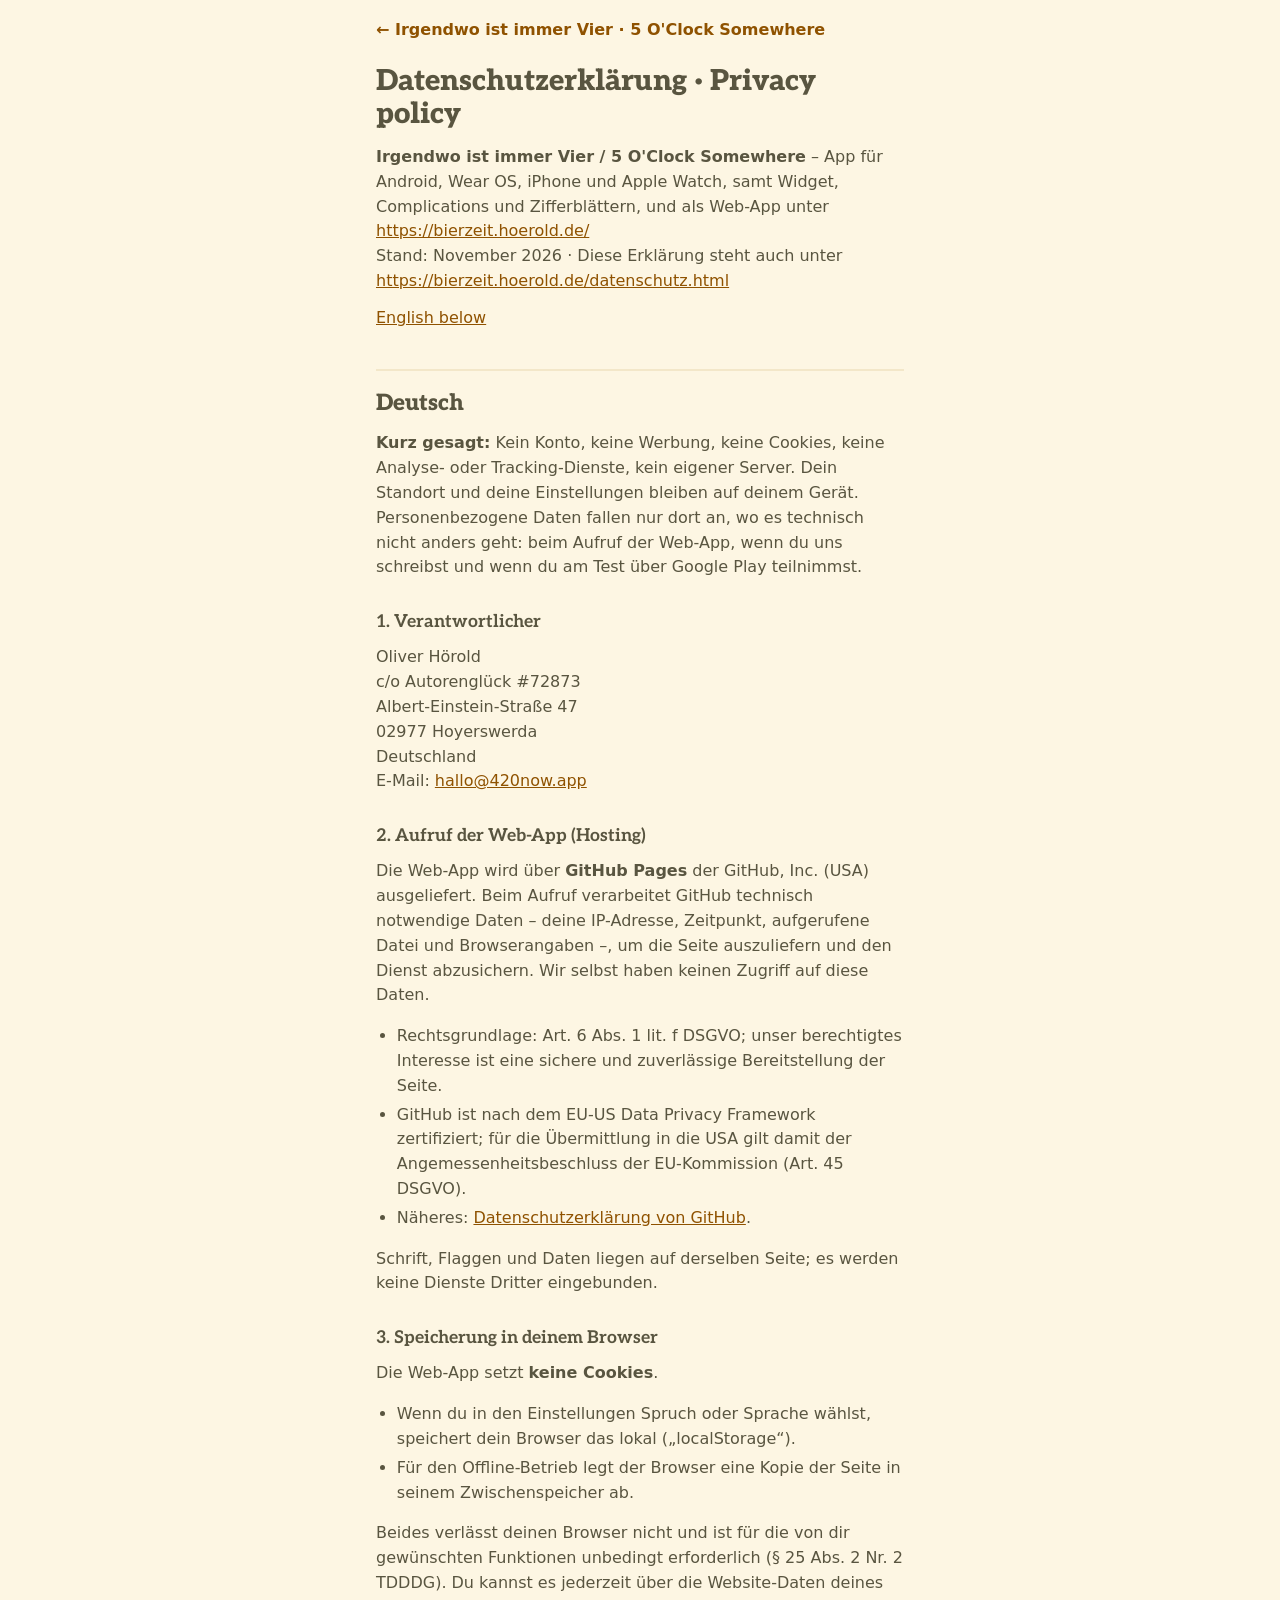
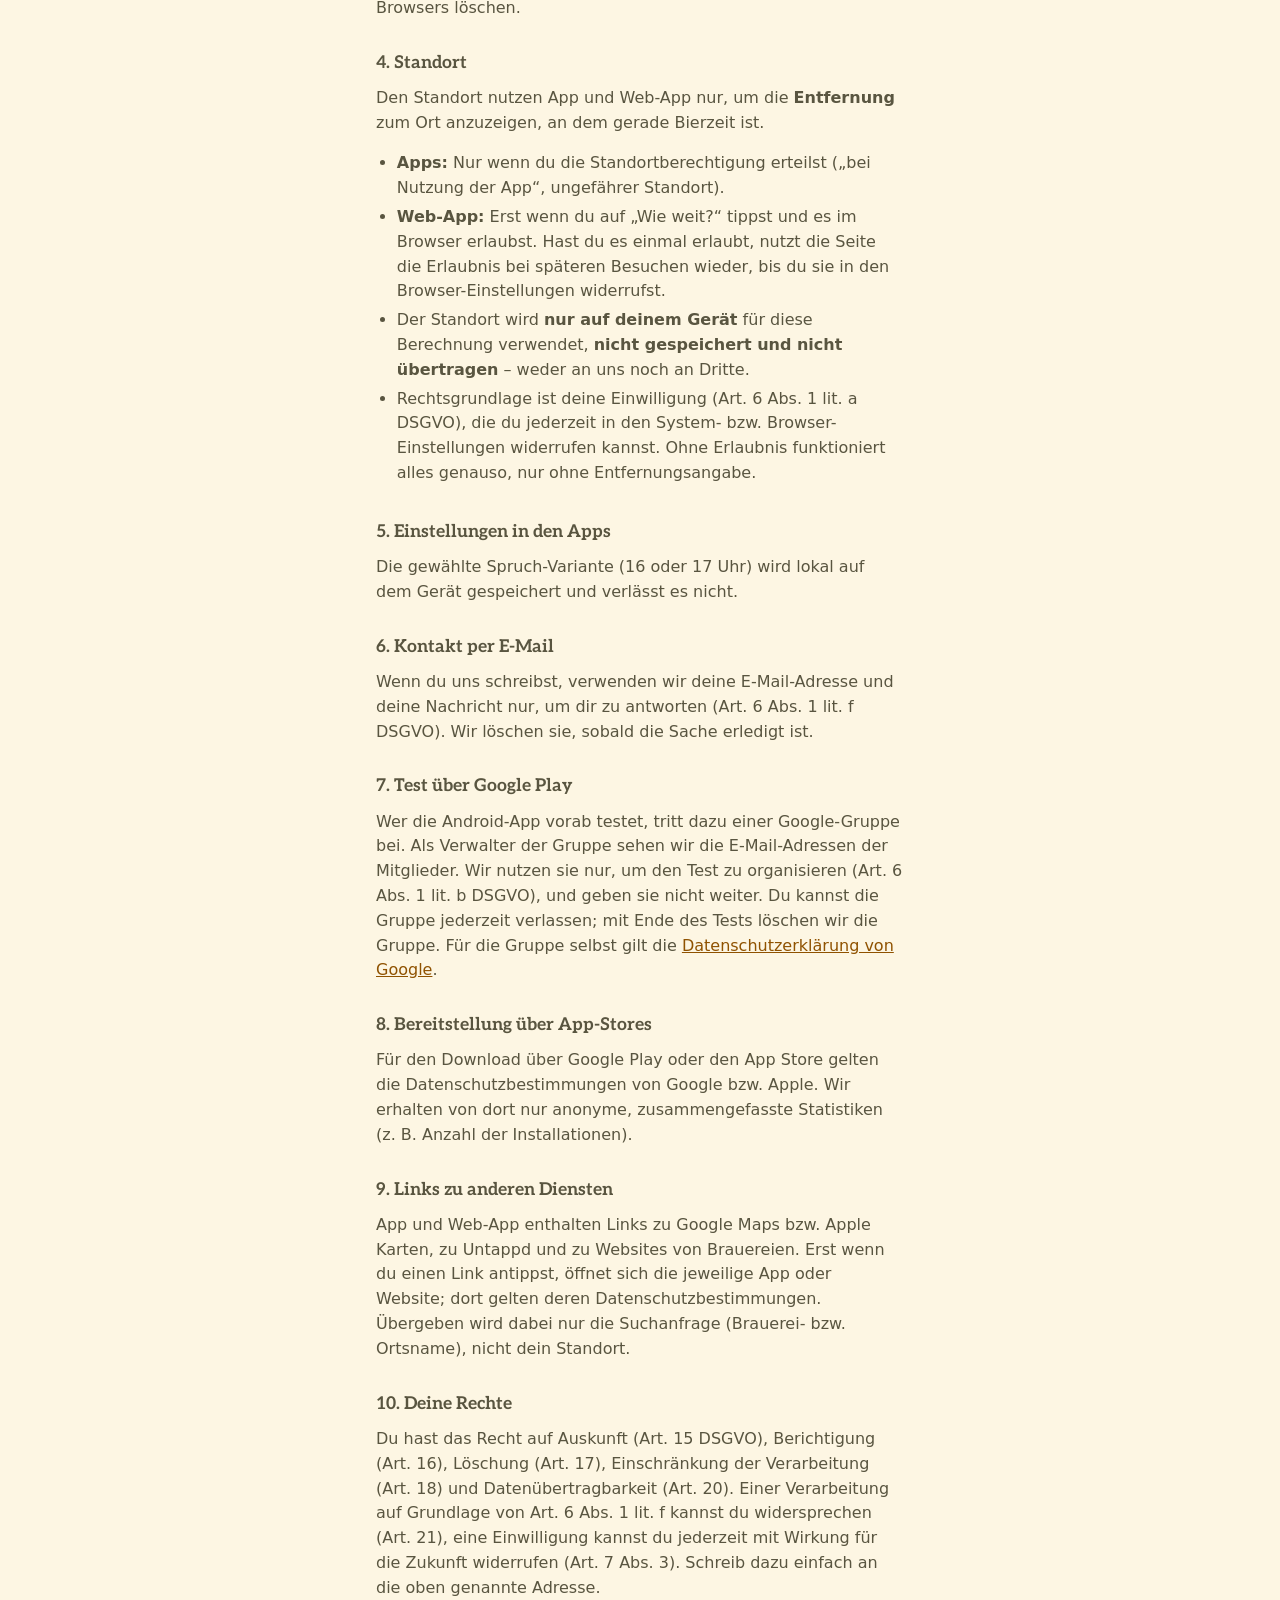
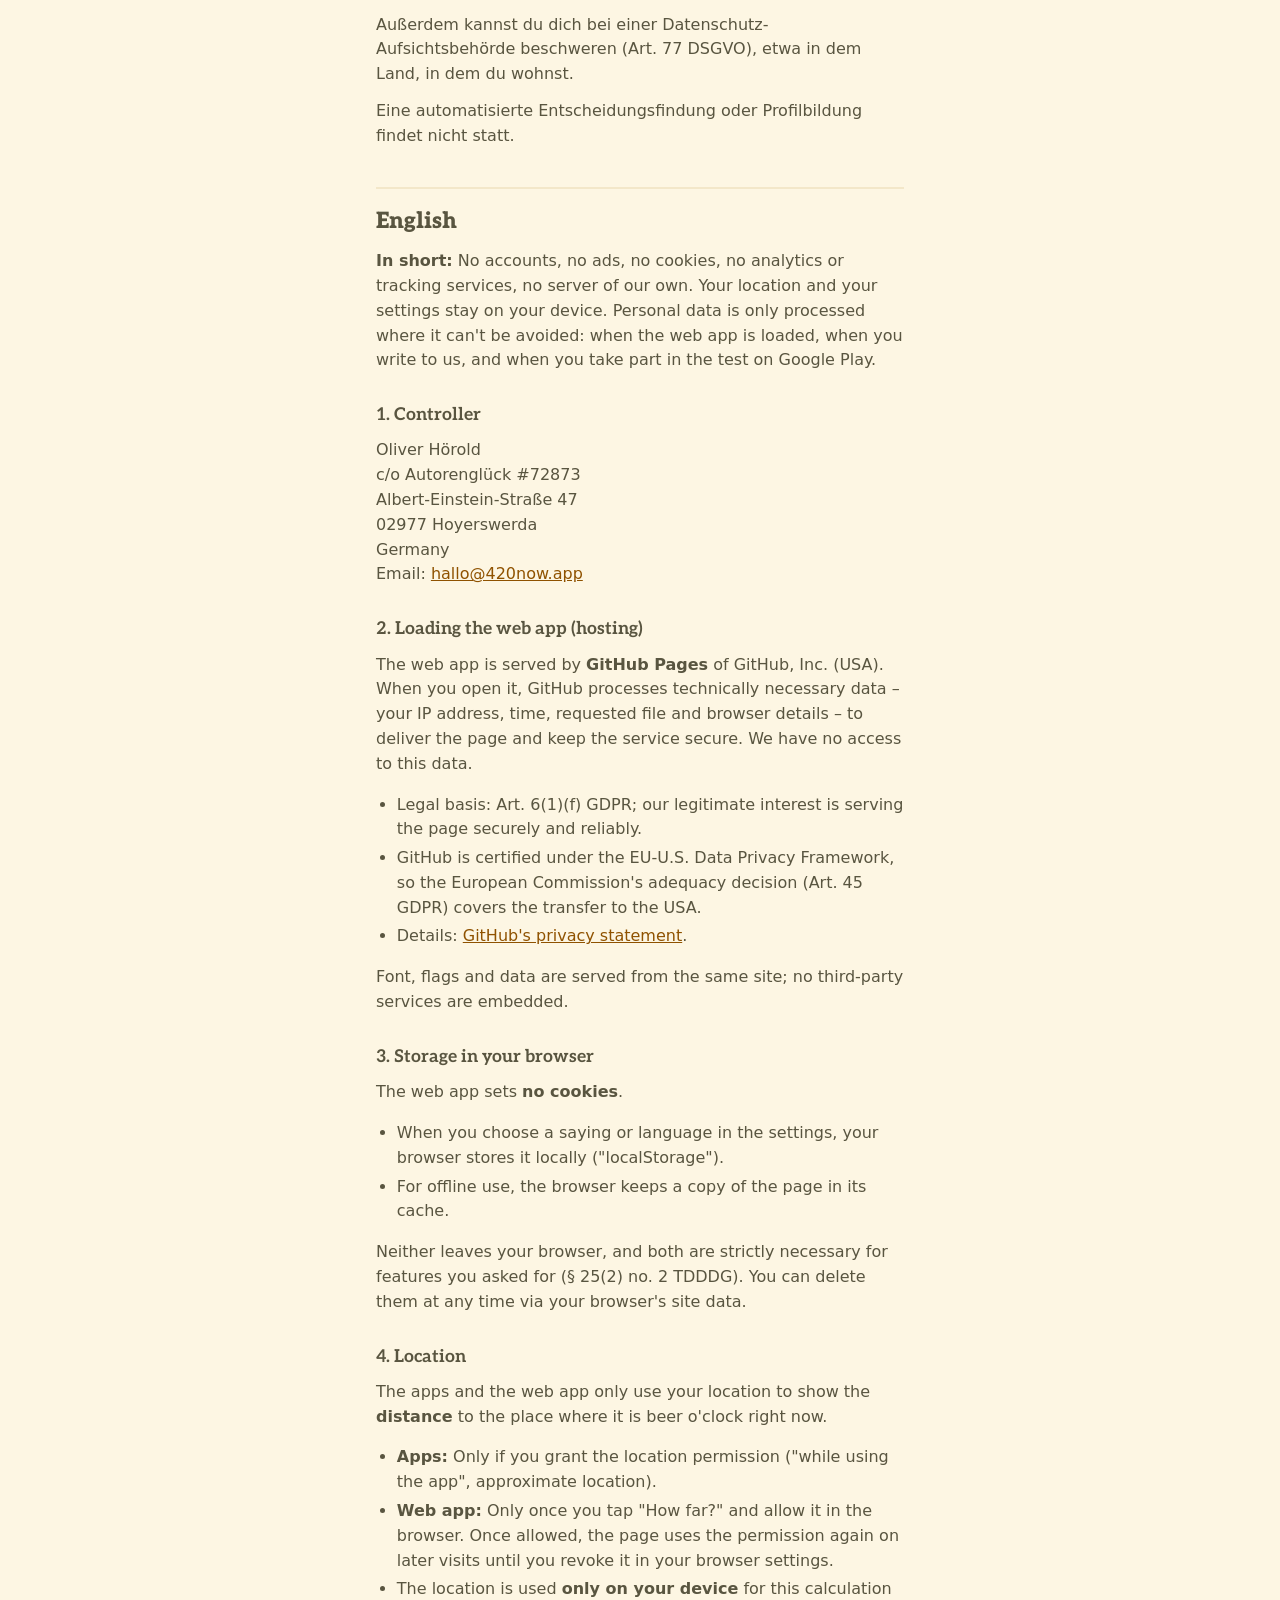
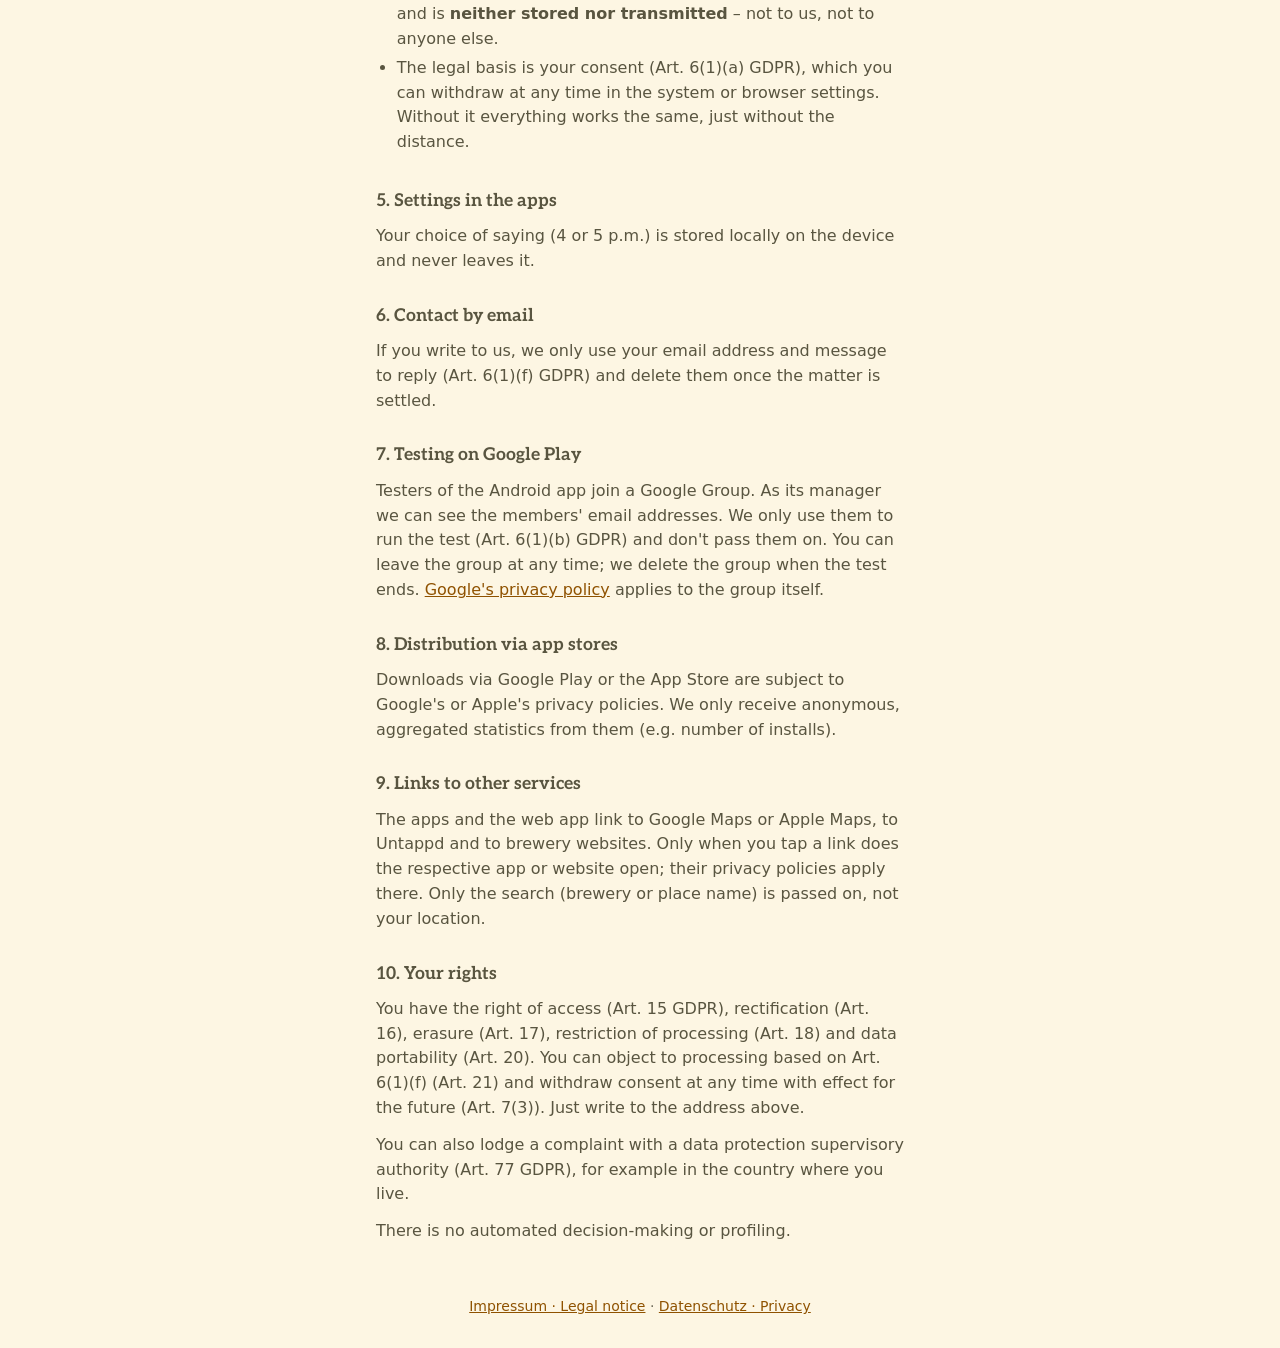
==== web/datenschutz.html @ 4448adef "Impressum and privacy policy as pages of the web app docs/impressum.md and docs/privacy.md are the s" ====
<!doctype html>
<!-- Generated by tools/make_legal.py from docs/ – edit the Markdown there. -->
<html lang="de">
<head>
  <meta charset="utf-8">
  <meta name="viewport" content="width=device-width, initial-scale=1">
  <title>Datenschutz · Privacy – Irgendwo ist immer Vier</title>
  <meta name="color-scheme" content="light">
  <link rel="icon" type="image/png" href="icons/vier-64.png">
  <link rel="stylesheet" href="css/style.css">
</head>
<body>
  <main class="legal">
    <p><a class="back" href="./">← Irgendwo ist immer Vier · 5 O'Clock Somewhere</a></p>
<h1>Datenschutzerklärung · Privacy policy</h1>
<p><strong>Irgendwo ist immer Vier / 5 O'Clock Somewhere</strong> – App für Android, Wear OS, iPhone und Apple Watch, samt Widget, Complications und Zifferblättern, und als Web-App unter <a href="https://bierzeit.hoerold.de/" rel="noopener">https://bierzeit.hoerold.de/</a><br>
Stand: November 2026 · Diese Erklärung steht auch unter <a href="https://bierzeit.hoerold.de/datenschutz.html" rel="noopener">https://bierzeit.hoerold.de/datenschutz.html</a></p>
<p><a href="#english">English below</a></p>
<h2 id="deutsch">Deutsch</h2>
<p><strong>Kurz gesagt:</strong> Kein Konto, keine Werbung, keine Cookies, keine Analyse- oder Tracking-Dienste, kein eigener Server. Dein Standort und deine Einstellungen bleiben auf deinem Gerät. Personenbezogene Daten fallen nur dort an, wo es technisch nicht anders geht: beim Aufruf der Web-App, wenn du uns schreibst und wenn du am Test über Google Play teilnimmst.</p>
<h3>1. Verantwortlicher</h3>
<p>Oliver Hörold<br>
c/o Autorenglück #72873<br>
Albert-Einstein-Straße 47<br>
02977 Hoyerswerda<br>
Deutschland<br>
E-Mail: <a href="mailto:hallo@420now.app">hallo@420now.app</a></p>
<h3>2. Aufruf der Web-App (Hosting)</h3>
<p>Die Web-App wird über <strong>GitHub Pages</strong> der GitHub, Inc. (USA) ausgeliefert. Beim Aufruf verarbeitet GitHub technisch notwendige Daten – deine IP-Adresse, Zeitpunkt, aufgerufene Datei und Browserangaben –, um die Seite auszuliefern und den Dienst abzusichern. Wir selbst haben keinen Zugriff auf diese Daten.</p>
<ul>
<li>Rechtsgrundlage: Art. 6 Abs. 1 lit. f DSGVO; unser berechtigtes Interesse ist eine sichere und zuverlässige Bereitstellung der Seite.</li>
<li>GitHub ist nach dem EU-US Data Privacy Framework zertifiziert; für die Übermittlung in die USA gilt damit der Angemessenheitsbeschluss der EU-Kommission (Art. 45 DSGVO).</li>
<li>Näheres: <a href="https://docs.github.com/de/site-policy/privacy-policies/github-general-privacy-statement" rel="noopener">Datenschutzerklärung von GitHub</a>.</li>
</ul>
<p>Schrift, Flaggen und Daten liegen auf derselben Seite; es werden keine Dienste Dritter eingebunden.</p>
<h3>3. Speicherung in deinem Browser</h3>
<p>Die Web-App setzt <strong>keine Cookies</strong>.</p>
<ul>
<li>Wenn du in den Einstellungen Spruch oder Sprache wählst, speichert dein Browser das lokal („localStorage“).</li>
<li>Für den Offline-Betrieb legt der Browser eine Kopie der Seite in seinem Zwischenspeicher ab.</li>
</ul>
<p>Beides verlässt deinen Browser nicht und ist für die von dir gewünschten Funktionen unbedingt erforderlich (§ 25 Abs. 2 Nr. 2 TDDDG). Du kannst es jederzeit über die Website-Daten deines Browsers löschen.</p>
<h3>4. Standort</h3>
<p>Den Standort nutzen App und Web-App nur, um die <strong>Entfernung</strong> zum Ort anzuzeigen, an dem gerade Bierzeit ist.</p>
<ul>
<li><strong>Apps:</strong> Nur wenn du die Standortberechtigung erteilst („bei Nutzung der App“, ungefährer Standort).</li>
<li><strong>Web-App:</strong> Erst wenn du auf „Wie weit?“ tippst und es im Browser erlaubst. Hast du es einmal erlaubt, nutzt die Seite die Erlaubnis bei späteren Besuchen wieder, bis du sie in den Browser-Einstellungen widerrufst.</li>
<li>Der Standort wird <strong>nur auf deinem Gerät</strong> für diese Berechnung verwendet, <strong>nicht gespeichert und nicht übertragen</strong> – weder an uns noch an Dritte.</li>
<li>Rechtsgrundlage ist deine Einwilligung (Art. 6 Abs. 1 lit. a DSGVO), die du jederzeit in den System- bzw. Browser-Einstellungen widerrufen kannst. Ohne Erlaubnis funktioniert alles genauso, nur ohne Entfernungsangabe.</li>
</ul>
<h3>5. Einstellungen in den Apps</h3>
<p>Die gewählte Spruch-Variante (16 oder 17 Uhr) wird lokal auf dem Gerät gespeichert und verlässt es nicht.</p>
<h3>6. Kontakt per E-Mail</h3>
<p>Wenn du uns schreibst, verwenden wir deine E-Mail-Adresse und deine Nachricht nur, um dir zu antworten (Art. 6 Abs. 1 lit. f DSGVO). Wir löschen sie, sobald die Sache erledigt ist.</p>
<h3>7. Test über Google Play</h3>
<p>Wer die Android-App vorab testet, tritt dazu einer Google-Gruppe bei. Als Verwalter der Gruppe sehen wir die E-Mail-Adressen der Mitglieder. Wir nutzen sie nur, um den Test zu organisieren (Art. 6 Abs. 1 lit. b DSGVO), und geben sie nicht weiter. Du kannst die Gruppe jederzeit verlassen; mit Ende des Tests löschen wir die Gruppe. Für die Gruppe selbst gilt die <a href="https://policies.google.com/privacy" rel="noopener">Datenschutzerklärung von Google</a>.</p>
<h3>8. Bereitstellung über App-Stores</h3>
<p>Für den Download über Google Play oder den App Store gelten die Datenschutzbestimmungen von Google bzw. Apple. Wir erhalten von dort nur anonyme, zusammengefasste Statistiken (z. B. Anzahl der Installationen).</p>
<h3>9. Links zu anderen Diensten</h3>
<p>App und Web-App enthalten Links zu Google Maps bzw. Apple Karten, zu Untappd und zu Websites von Brauereien. Erst wenn du einen Link antippst, öffnet sich die jeweilige App oder Website; dort gelten deren Datenschutzbestimmungen. Übergeben wird dabei nur die Suchanfrage (Brauerei- bzw. Ortsname), nicht dein Standort.</p>
<h3>10. Deine Rechte</h3>
<p>Du hast das Recht auf Auskunft (Art. 15 DSGVO), Berichtigung (Art. 16), Löschung (Art. 17), Einschränkung der Verarbeitung (Art. 18) und Datenübertragbarkeit (Art. 20). Einer Verarbeitung auf Grundlage von Art. 6 Abs. 1 lit. f kannst du widersprechen (Art. 21), eine Einwilligung kannst du jederzeit mit Wirkung für die Zukunft widerrufen (Art. 7 Abs. 3). Schreib dazu einfach an die oben genannte Adresse.</p>
<p>Außerdem kannst du dich bei einer Datenschutz-Aufsichtsbehörde beschweren (Art. 77 DSGVO), etwa in dem Land, in dem du wohnst.</p>
<p>Eine automatisierte Entscheidungsfindung oder Profilbildung findet nicht statt.</p>
<h2 id="english">English</h2>
<p><strong>In short:</strong> No accounts, no ads, no cookies, no analytics or tracking services, no server of our own. Your location and your settings stay on your device. Personal data is only processed where it can't be avoided: when the web app is loaded, when you write to us, and when you take part in the test on Google Play.</p>
<h3>1. Controller</h3>
<p>Oliver Hörold<br>
c/o Autorenglück #72873<br>
Albert-Einstein-Straße 47<br>
02977 Hoyerswerda<br>
Germany<br>
Email: <a href="mailto:hallo@420now.app">hallo@420now.app</a></p>
<h3>2. Loading the web app (hosting)</h3>
<p>The web app is served by <strong>GitHub Pages</strong> of GitHub, Inc. (USA). When you open it, GitHub processes technically necessary data – your IP address, time, requested file and browser details – to deliver the page and keep the service secure. We have no access to this data.</p>
<ul>
<li>Legal basis: Art. 6(1)(f) GDPR; our legitimate interest is serving the page securely and reliably.</li>
<li>GitHub is certified under the EU-U.S. Data Privacy Framework, so the European Commission's adequacy decision (Art. 45 GDPR) covers the transfer to the USA.</li>
<li>Details: <a href="https://docs.github.com/en/site-policy/privacy-policies/github-general-privacy-statement" rel="noopener">GitHub's privacy statement</a>.</li>
</ul>
<p>Font, flags and data are served from the same site; no third-party services are embedded.</p>
<h3>3. Storage in your browser</h3>
<p>The web app sets <strong>no cookies</strong>.</p>
<ul>
<li>When you choose a saying or language in the settings, your browser stores it locally ("localStorage").</li>
<li>For offline use, the browser keeps a copy of the page in its cache.</li>
</ul>
<p>Neither leaves your browser, and both are strictly necessary for features you asked for (§ 25(2) no. 2 TDDDG). You can delete them at any time via your browser's site data.</p>
<h3>4. Location</h3>
<p>The apps and the web app only use your location to show the <strong>distance</strong> to the place where it is beer o'clock right now.</p>
<ul>
<li><strong>Apps:</strong> Only if you grant the location permission ("while using the app", approximate location).</li>
<li><strong>Web app:</strong> Only once you tap "How far?" and allow it in the browser. Once allowed, the page uses the permission again on later visits until you revoke it in your browser settings.</li>
<li>The location is used <strong>only on your device</strong> for this calculation and is <strong>neither stored nor transmitted</strong> – not to us, not to anyone else.</li>
<li>The legal basis is your consent (Art. 6(1)(a) GDPR), which you can withdraw at any time in the system or browser settings. Without it everything works the same, just without the distance.</li>
</ul>
<h3>5. Settings in the apps</h3>
<p>Your choice of saying (4 or 5 p.m.) is stored locally on the device and never leaves it.</p>
<h3>6. Contact by email</h3>
<p>If you write to us, we only use your email address and message to reply (Art. 6(1)(f) GDPR) and delete them once the matter is settled.</p>
<h3>7. Testing on Google Play</h3>
<p>Testers of the Android app join a Google Group. As its manager we can see the members' email addresses. We only use them to run the test (Art. 6(1)(b) GDPR) and don't pass them on. You can leave the group at any time; we delete the group when the test ends. <a href="https://policies.google.com/privacy" rel="noopener">Google's privacy policy</a> applies to the group itself.</p>
<h3>8. Distribution via app stores</h3>
<p>Downloads via Google Play or the App Store are subject to Google's or Apple's privacy policies. We only receive anonymous, aggregated statistics from them (e.g. number of installs).</p>
<h3>9. Links to other services</h3>
<p>The apps and the web app link to Google Maps or Apple Maps, to Untappd and to brewery websites. Only when you tap a link does the respective app or website open; their privacy policies apply there. Only the search (brewery or place name) is passed on, not your location.</p>
<h3>10. Your rights</h3>
<p>You have the right of access (Art. 15 GDPR), rectification (Art. 16), erasure (Art. 17), restriction of processing (Art. 18) and data portability (Art. 20). You can object to processing based on Art. 6(1)(f) (Art. 21) and withdraw consent at any time with effect for the future (Art. 7(3)). Just write to the address above.</p>
<p>You can also lodge a complaint with a data protection supervisory authority (Art. 77 GDPR), for example in the country where you live.</p>
<p>There is no automated decision-making or profiling.</p>
    <footer>
      <p class="links"><a href="impressum.html">Impressum · Legal notice</a> · <a href="datenschutz.html">Datenschutz · Privacy</a></p>
    </footer>
  </main>
</body>
</html>
---- web/css/style.css ----
/* The phone app's look: cream background, a glass of beer, Aleo for the big words. */
@font-face {
  font-family: 'Aleo';
  src: url('../fonts/aleo.ttf') format('truetype');
  font-weight: 100 900;
  font-display: swap;
}

:root {
  --cream: #FDF6E3;
  --foam: #F3E7C9;
  --foam-white: #FFFCF2;
  --amber: #F6B400;
  --dark-amber: #D98300;
  --red: #C62828;
  --ink: #595540;
  --ink-soft: #6B6756;
  --ink-deep: #45412B;
  --link: #8F5200; /* amber dark enough for text on foam (contrast 5:1) */
  --radius: 28px;
  --serif: 'Aleo', Georgia, serif;
  --sans: system-ui, -apple-system, 'Segoe UI', Roboto, sans-serif;
}

* { box-sizing: border-box; }

html { background: var(--cream); }

body {
  margin: 0;
  background: var(--cream);
  color: var(--ink);
  font-family: var(--sans);
  font-size: 1rem;
  line-height: 1.4;
  -webkit-text-size-adjust: 100%;
}

main {
  max-width: 560px;
  margin: 0 auto;
  padding: max(12px, env(safe-area-inset-top)) 16px max(24px, env(safe-area-inset-bottom));
  display: flex;
  flex-direction: column;
  gap: 16px;
}

h1, h2 { margin: 0; }
p { margin: 0; }
a { color: inherit; }
button { font: inherit; color: inherit; }

.soft { color: var(--ink-soft); }
.small { font-size: .875rem; }

.visually-hidden {
  position: absolute; width: 1px; height: 1px; overflow: hidden;
  clip: rect(0 0 0 0); white-space: nowrap;
}

:focus-visible { outline: 3px solid var(--dark-amber); outline-offset: 2px; }

/* ---- Header ---- */
.top { display: flex; align-items: center; gap: 14px; padding-top: 8px; }
.dial { width: 52px; height: 52px; flex: none; }
.dial svg { display: block; width: 100%; height: 100%; }
.titles { flex: 1; min-width: 0; }
.titles h1 { font-family: var(--serif); font-weight: 900; font-size: 1.5rem; line-height: 1.15; }
.titles p { font-size: .95rem; }

.icon-button {
  width: 48px; height: 48px; flex: none;
  border: 0; border-radius: 50%; background: transparent; cursor: pointer;
  color: var(--ink-soft);
  display: grid; place-items: center;
}
.icon-button svg { width: 26px; height: 26px; }
.icon-button:hover { background: var(--foam); }

/* ---- The glass ---- */
.glass {
  position: relative;
  border-radius: var(--radius);
  overflow: hidden;
  box-shadow: 0 8px 24px -8px rgba(217, 131, 0, .45);
  text-align: center;
}
.glass-top { background: var(--cream); padding: 22px 20px 26px; min-height: 170px; }
.saying {
  font-family: var(--serif); font-weight: 900; font-size: .95rem;
  letter-spacing: .1em; text-transform: uppercase; color: var(--ink);
}
.coaster {
  width: 92px; height: 92px; margin: 12px auto 0;
  border-radius: 50%; background: #fff; border: 3px solid var(--foam);
  box-shadow: 0 3px 6px rgba(0, 0, 0, .18);
  display: grid; place-items: center;
}
.coaster img { width: 54px; height: auto; border-radius: 4px; box-shadow: 0 0 0 1px rgba(0, 0, 0, .08); }

.glass-beer {
  position: relative;
  background: linear-gradient(var(--amber), var(--dark-amber));
  padding: 26px 20px 26px;
}
.foam {
  position: absolute; left: 0; right: 0; top: -18px; height: 36px; width: 100%;
  pointer-events: none;
}
.bubbles { position: absolute; inset: 0; overflow: hidden; pointer-events: none; }
.bubbles span {
  position: absolute; bottom: -10px; border-radius: 50%;
  background: rgba(255, 255, 255, .35);
  animation: rise linear infinite;
}
@keyframes rise {
  from { transform: translateY(0); }
  to { transform: translateY(var(--h, -400px)); }
}
@media (prefers-reduced-motion: reduce) {
  .bubbles span { animation: none; bottom: 40%; }
}
.glass-beer > :not(.foam, .bubbles) { position: relative; }

.place {
  font-family: var(--serif); font-weight: 900;
  font-size: clamp(2rem, 9vw, 2.6rem); line-height: 1.1;
  color: var(--ink); overflow-wrap: anywhere;
}
.place a { text-decoration: none; }
.place a:hover { text-decoration: underline; text-decoration-thickness: 2px; }
.country {
  margin-top: 4px; font-size: .9rem; font-weight: 600;
  letter-spacing: .14em; text-transform: uppercase; color: var(--ink-deep);
}

.pills, .chips { display: flex; flex-wrap: wrap; justify-content: center; gap: 8px; margin-top: 14px; }
.pill, .chip {
  display: inline-flex; align-items: center; gap: 6px;
  min-height: 36px; padding: 6px 14px;
  border-radius: 999px; border: 0;
  background: rgba(255, 255, 255, .4); color: var(--ink);
  font-size: .95rem; font-weight: 600; text-decoration: none;
}
button.pill, a.pill, .chip { cursor: pointer; }
button.pill:hover, a.pill:hover, .chip:hover { background: rgba(255, 255, 255, .6); }
.chip img, .flag-inline { width: 1.35em; height: auto; border-radius: 2px; box-shadow: 0 0 0 1px rgba(0, 0, 0, .1); vertical-align: -0.15em; }
.also { margin-top: 14px; font-size: .85rem; font-weight: 600; color: var(--ink-deep); }
.chips { margin-top: 6px; gap: 6px; }

/* ---- Cards ---- */
.card { background: var(--foam); border-radius: var(--radius); padding: 20px; }
.next { display: block; text-decoration: none; color: inherit; }
.next:hover { background: #EEDFBC; }
.next-row { display: flex; align-items: center; gap: 12px; }
.next-where { flex: 1; min-width: 0; }
.label { font-size: .8rem; font-weight: 600; letter-spacing: .12em; text-transform: uppercase; color: var(--ink-soft); }
.next-names {
  font-family: var(--serif); font-weight: 700; font-size: 1.35rem;
  white-space: nowrap; overflow: hidden; text-overflow: ellipsis;
}
.next-names img { width: 1.1em; }
.countdown { font-family: var(--serif); font-weight: 900; font-size: 1.8rem; white-space: nowrap; }
.progress { height: 8px; margin-top: 14px; border-radius: 999px; background: #fff; overflow: hidden; }
.progress > div { height: 100%; background: var(--amber); border-radius: 999px; }

.section-title { font-family: var(--serif); font-weight: 900; font-size: 1.3rem; padding-top: 8px; }

/* ---- Brewery carousel ---- */
.carousel-wrap { position: relative; margin-top: 12px; }
.carousel {
  display: flex; gap: 12px; margin: 0; padding: 0; list-style: none;
  overflow-x: auto; scroll-snap-type: x mandatory; scrollbar-width: none;
  border-radius: var(--radius);
}
.carousel::-webkit-scrollbar { display: none; }
.carousel > li { flex: 0 0 100%; scroll-snap-align: start; }
.brewery { height: 100%; padding: 16px; }
.brewery-head { display: flex; align-items: center; gap: 16px; }
.tile {
  width: 56px; height: 56px; flex: none; border-radius: 18px;
  background: linear-gradient(var(--amber), var(--dark-amber));
  display: grid; place-items: center; font-size: 28px;
}
.brewery-town { font-size: .8rem; font-weight: 600; letter-spacing: .12em; text-transform: uppercase; color: var(--ink-soft); }
.brewery-name { font-family: var(--serif); font-weight: 700; font-size: 1.35rem; line-height: 1.2; }
.brewery-links { display: flex; flex-wrap: wrap; gap: 4px 20px; margin: 12px 0 0 6px; }
.brewery-links a {
  color: var(--link); font-weight: 700; text-decoration: none;
  min-height: 44px; display: inline-flex; align-items: center;
}
.brewery-links a:hover { text-decoration: underline; }
.nearby { display: flex; align-items: center; gap: 16px; text-decoration: none; height: 100%; }
.nearby:hover { background: #EEDFBC; }
.carousel-nav { display: flex; align-items: center; justify-content: center; gap: 12px; margin-top: 6px; }
.carousel-nav button {
  width: 44px; height: 44px; border: 0; border-radius: 50%; background: transparent;
  cursor: pointer; font-size: 1.2rem; color: var(--ink-soft);
}
.carousel-nav button:hover:not(:disabled) { background: var(--foam); }
.carousel-nav button:disabled { opacity: .3; cursor: default; }
.carousel-count { font-size: .85rem; font-weight: 600; color: var(--ink-soft); min-width: 7em; text-align: center; }

/* ---- Coming up ---- */
.upcoming { list-style: none; margin: 8px 0 0; padding: 0; }
.upcoming a {
  display: flex; align-items: center; gap: 14px; min-height: 48px;
  text-decoration: none; border-radius: 999px;
}
.upcoming a:hover { background: var(--foam); }
.time {
  flex: none; min-width: 84px; padding: 6px 10px; text-align: center;
  border-radius: 999px; background: var(--foam);
  font-family: ui-monospace, 'Cascadia Mono', Menlo, Consolas, monospace; font-size: .9rem;
}
.where { white-space: nowrap; overflow: hidden; text-overflow: ellipsis; }

.install {
  width: 100%; min-height: 52px; margin-top: 8px; border: 0; border-radius: 999px;
  background: var(--amber); color: var(--ink-deep); font-weight: 700; cursor: pointer;
}
.install:hover { background: #FFC21A; }
.install-hint { background: var(--foam); border-radius: 20px; padding: 14px 18px; color: var(--ink); font-size: .95rem; text-align: center; }

footer { text-align: center; color: var(--ink-soft); font-size: .875rem; display: grid; gap: 6px; padding-top: 8px; }

/* ---- Settings ---- */
dialog {
  border: 0; border-radius: var(--radius); background: var(--cream); color: var(--ink);
  padding: 24px; width: min(420px, calc(100% - 32px));
  box-shadow: 0 20px 50px rgba(0, 0, 0, .3);
}
dialog::backdrop { background: rgba(69, 65, 43, .45); }
dialog h2 { font-family: var(--serif); font-weight: 900; font-size: 1.3rem; }
fieldset { border: 0; margin: 16px 0 0; padding: 0; }
legend { font-weight: 700; margin-bottom: 4px; }
fieldset label { display: flex; align-items: center; gap: 12px; min-height: 44px; cursor: pointer; }
input[type=radio] { width: 20px; height: 20px; accent-color: var(--dark-amber); }
.dialog-actions { display: flex; justify-content: flex-end; margin-top: 12px; }
.dialog-actions button {
  border: 0; background: transparent; color: var(--link); font-weight: 700;
  min-height: 44px; padding: 0 16px; border-radius: 999px; cursor: pointer;
}
.dialog-actions button:hover { background: var(--foam); }

.noscript { padding: 24px; text-align: center; }

/* ---- Impressum and privacy policy ---- */
.legal { gap: 0; line-height: 1.55; }
.legal h1 { font-family: var(--serif); font-weight: 900; font-size: 1.8rem; line-height: 1.15; margin: 16px 0 8px; }
.legal h2 { font-family: var(--serif); font-weight: 900; font-size: 1.4rem; margin: 32px 0 4px; padding-top: 16px; border-top: 2px solid var(--foam); }
.legal h3 { font-family: var(--serif); font-weight: 700; font-size: 1.1rem; margin: 22px 0 4px; }
.legal p, .legal ul { margin: 6px 0; }
.legal ul { padding-left: 1.3em; }
.legal li { margin: 4px 0; }
.legal a { color: var(--link); overflow-wrap: anywhere; }
.legal .back { font-weight: 700; text-decoration: none; }
.legal footer { margin-top: 32px; }
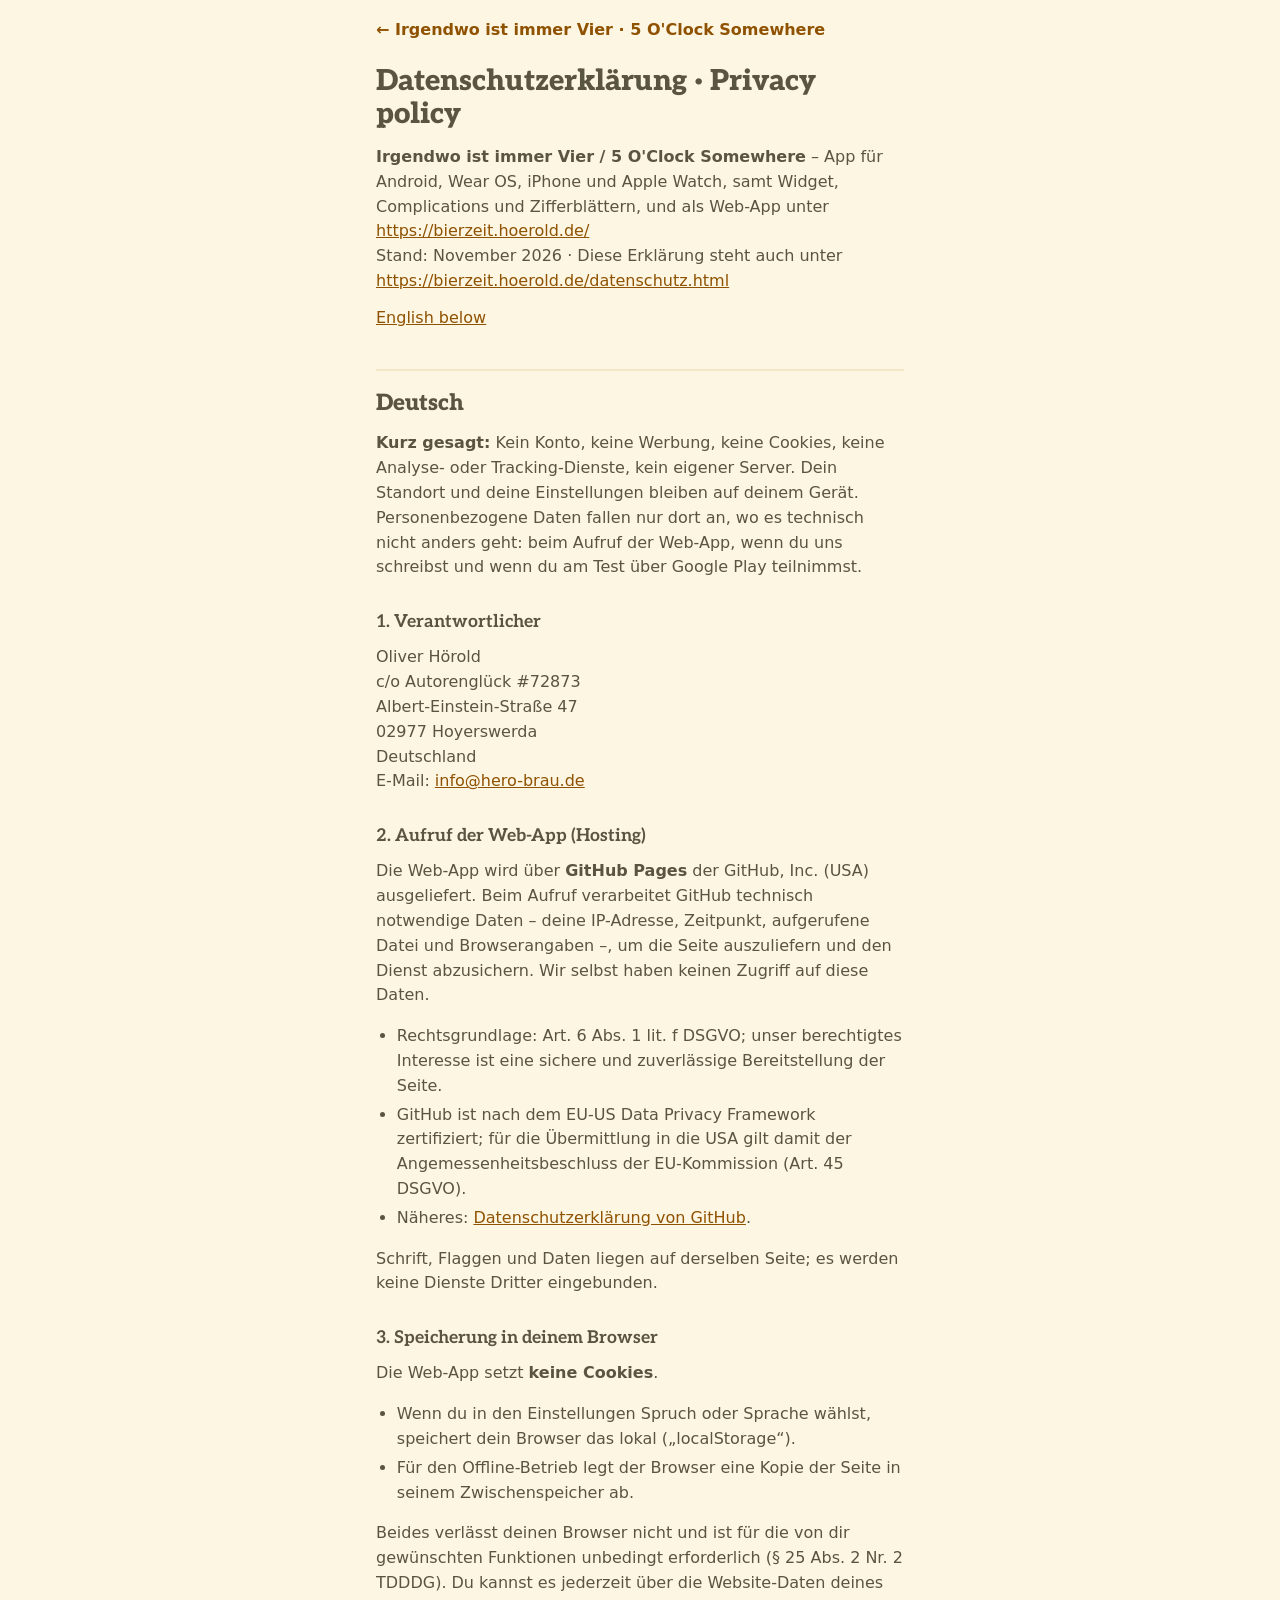
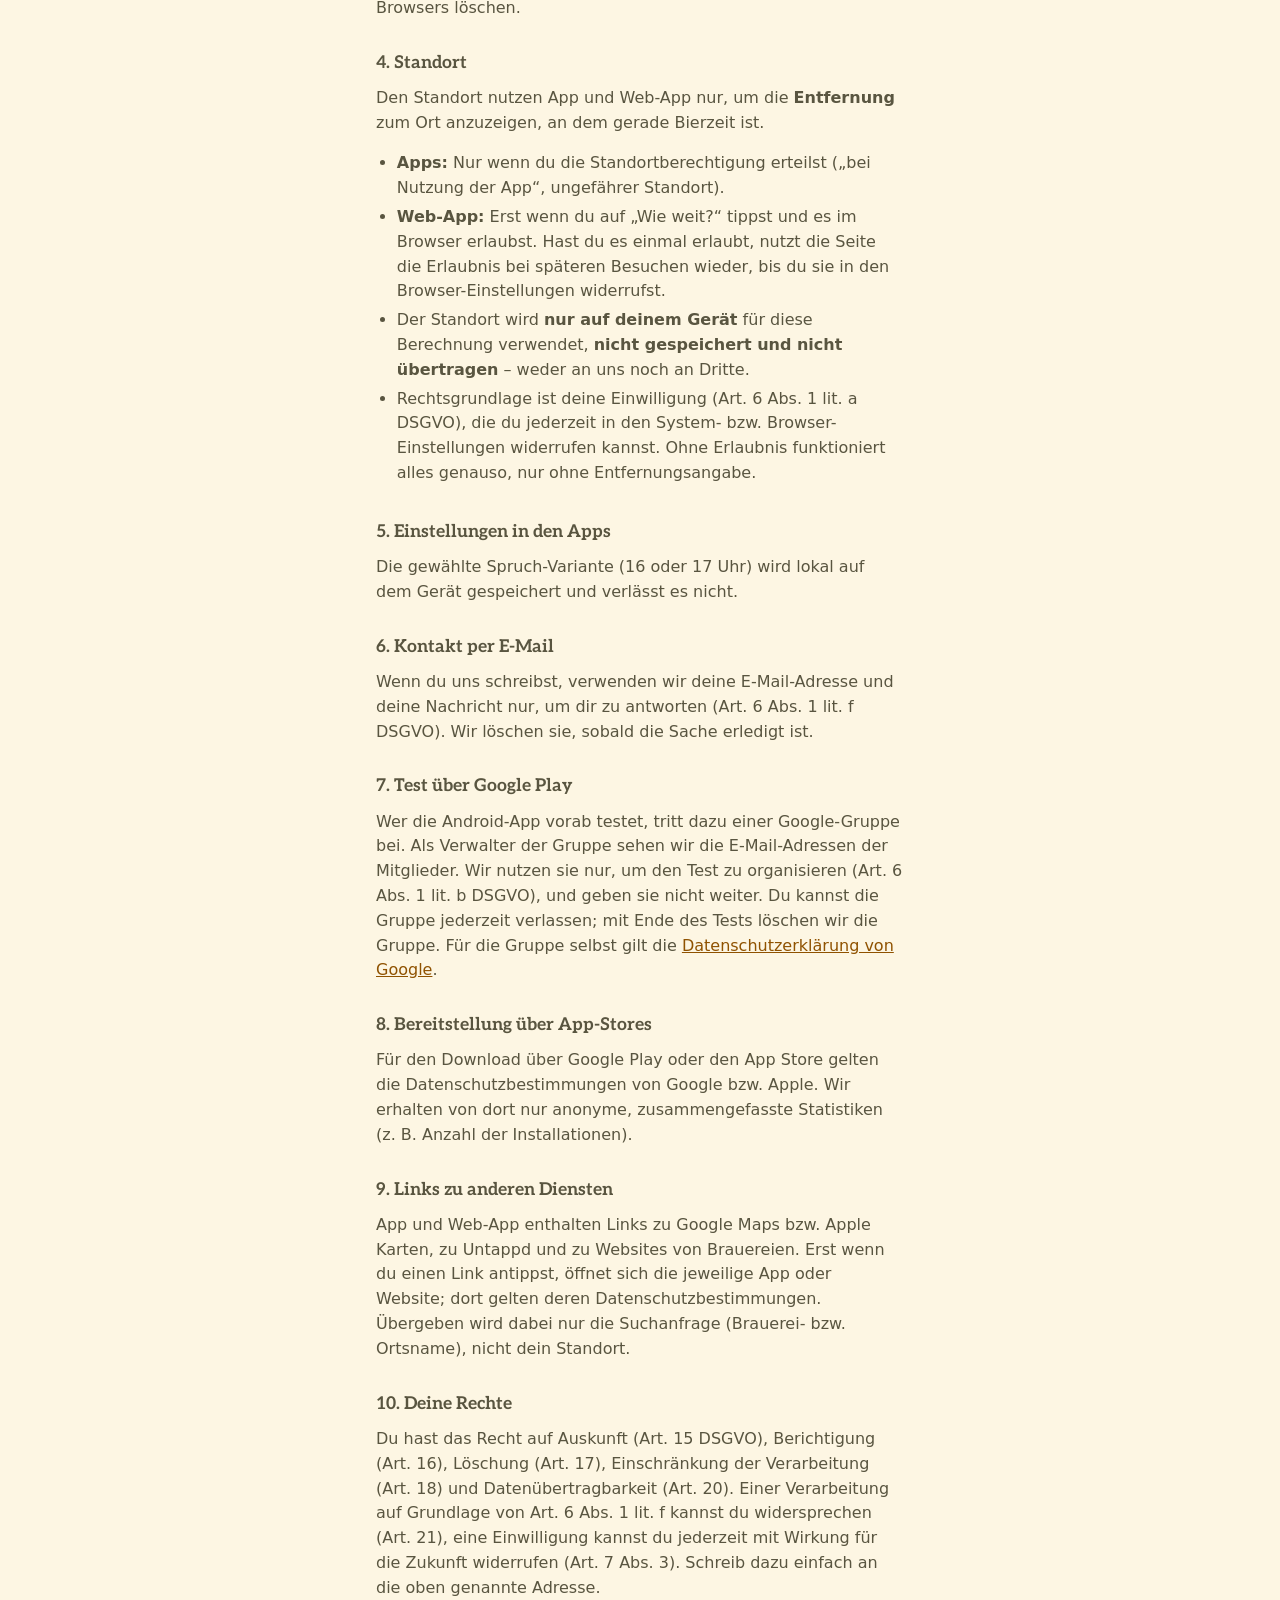
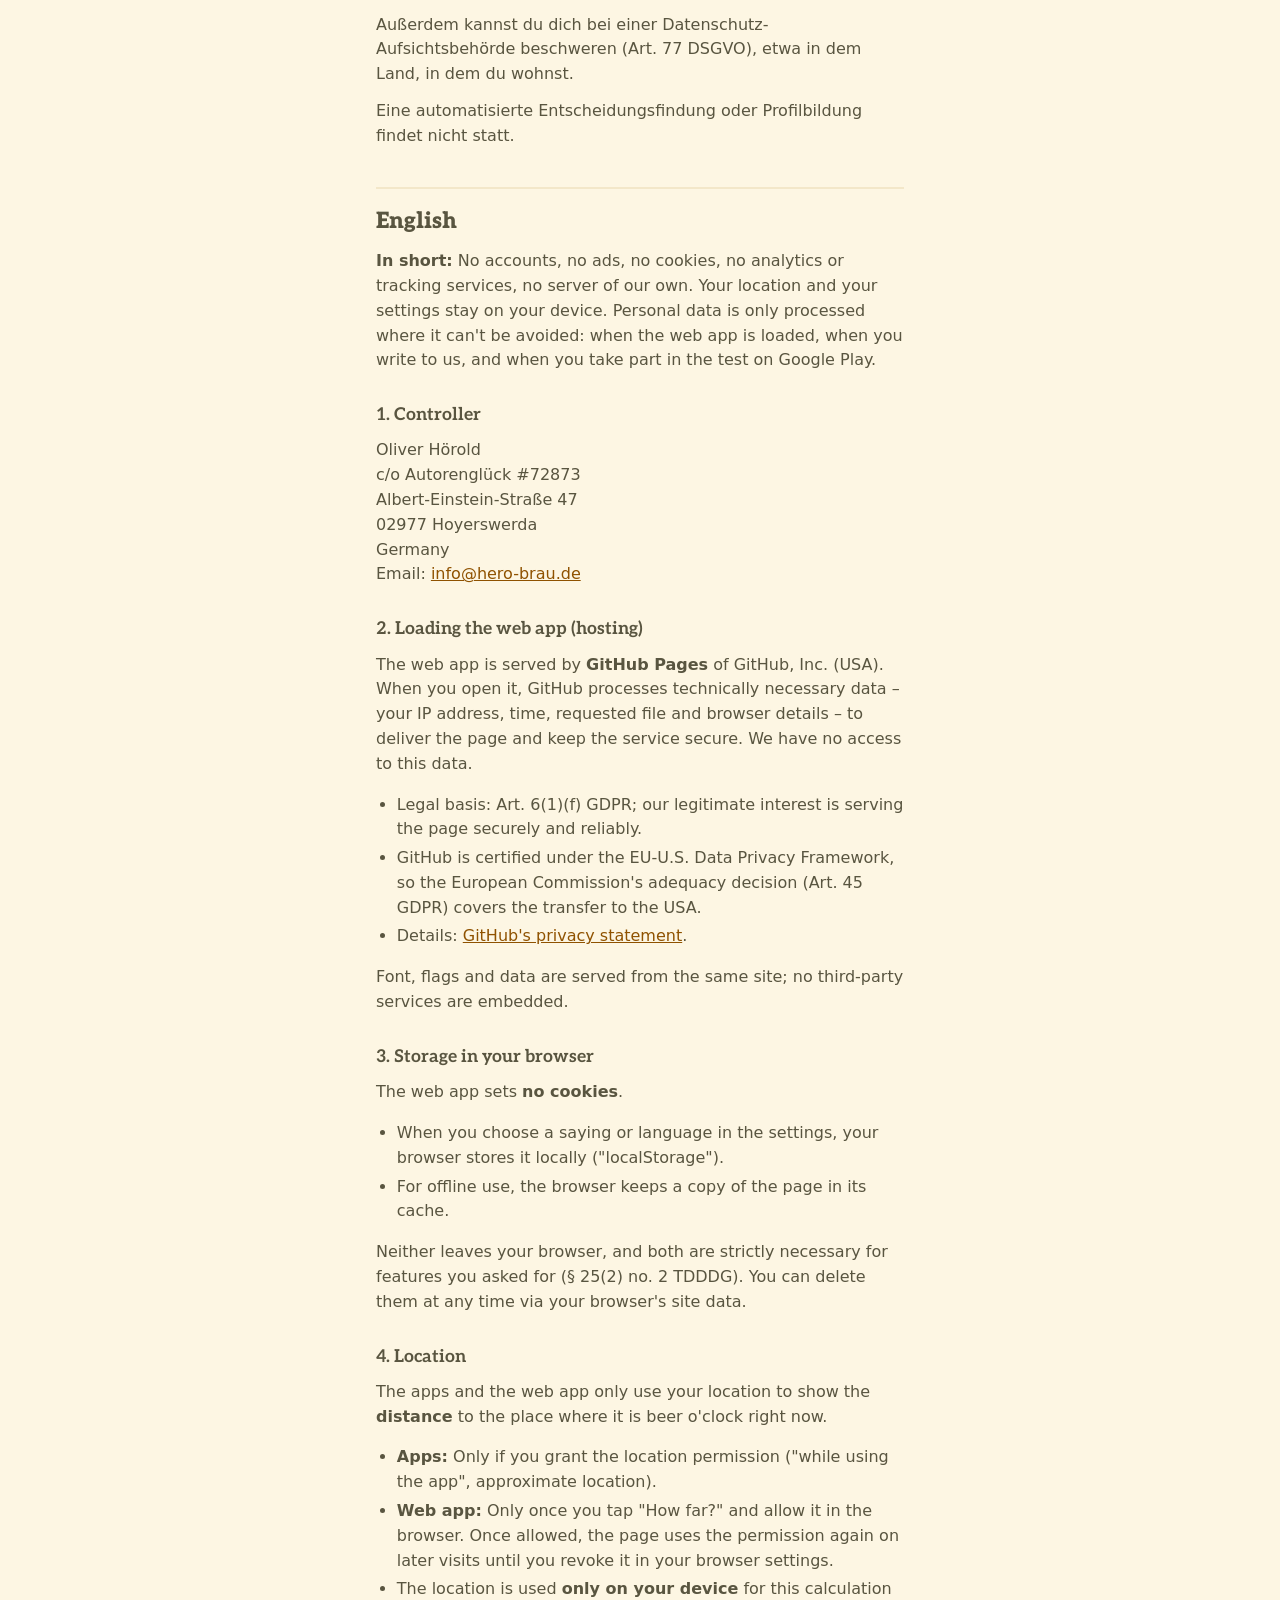
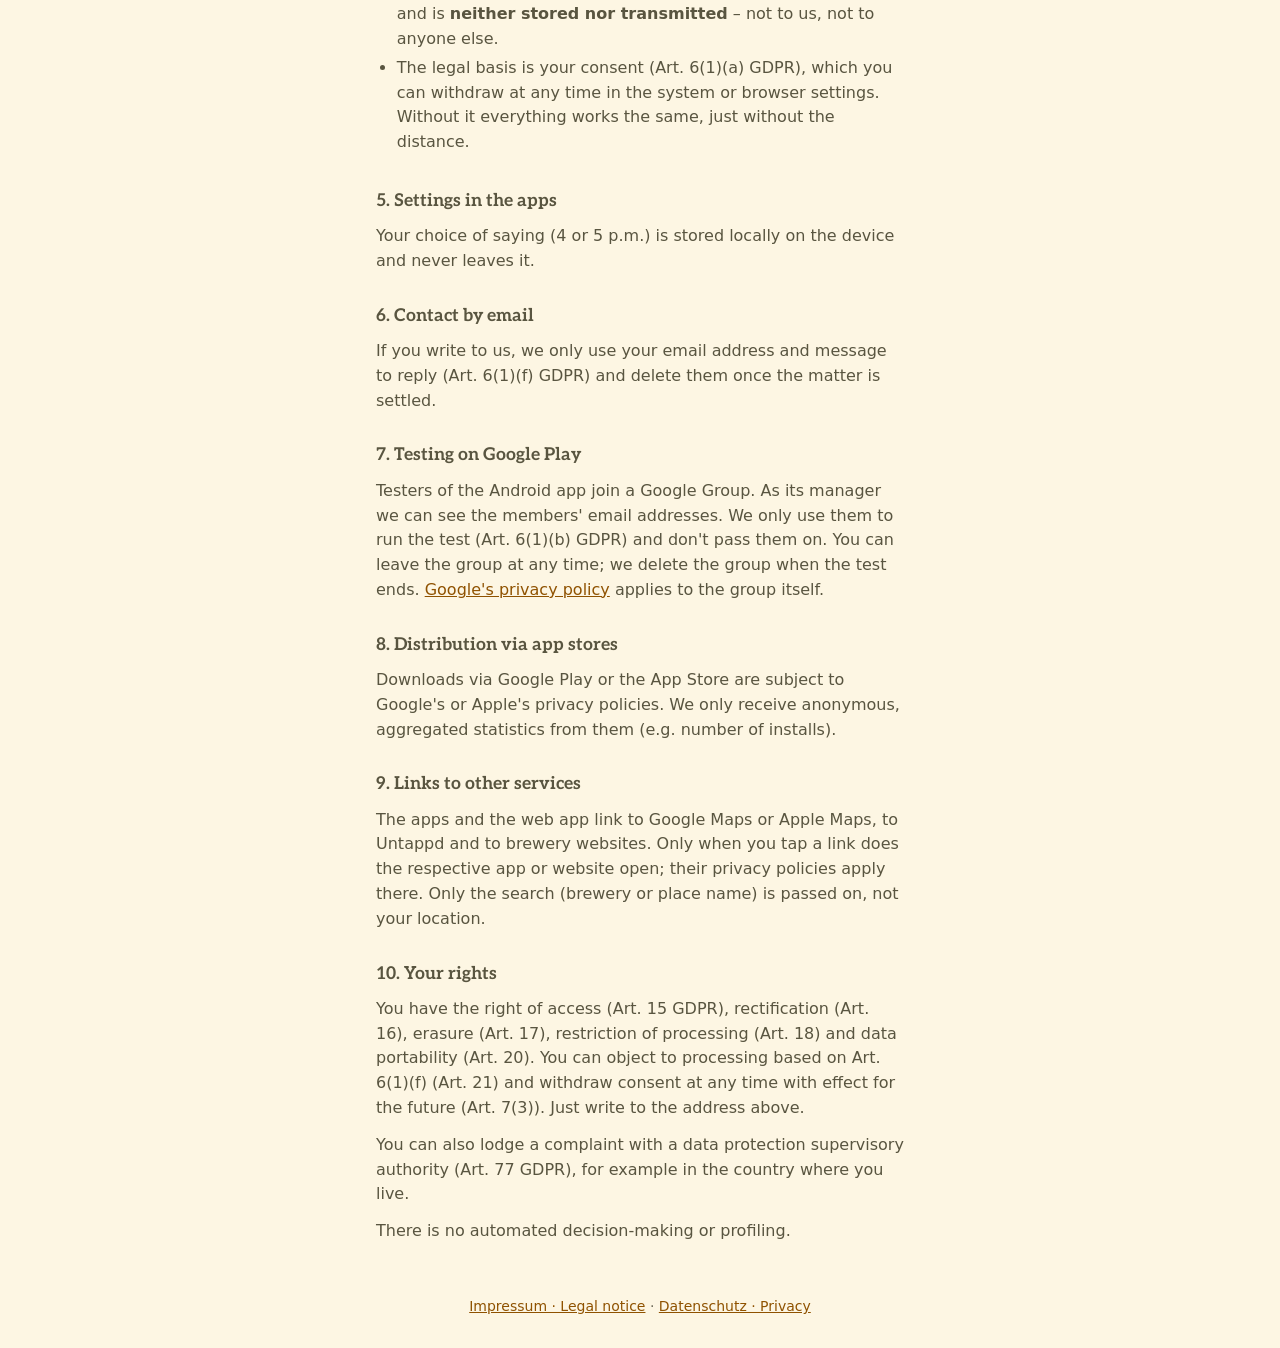
==== commit 458e35a2: "Contact address info@hero-brau.de Co-Authored-By: Claude Opus 5.5 <noreply@anthropic.com>" ====
--- a/web/datenschutz.html
+++ b/web/datenschutz.html
@@ -24,7 +24,7 @@
 Albert-Einstein-Straße 47<br>
 02977 Hoyerswerda<br>
 Deutschland<br>
-E-Mail: <a href="mailto:hallo@420now.app">hallo@420now.app</a></p>
+E-Mail: <a href="mailto:info@hero-brau.de">info@hero-brau.de</a></p>
 <h3>2. Aufruf der Web-App (Hosting)</h3>
 <p>Die Web-App wird über <strong>GitHub Pages</strong> der GitHub, Inc. (USA) ausgeliefert. Beim Aufruf verarbeitet GitHub technisch notwendige Daten – deine IP-Adresse, Zeitpunkt, aufgerufene Datei und Browserangaben –, um die Seite auszuliefern und den Dienst abzusichern. Wir selbst haben keinen Zugriff auf diese Daten.</p>
 <ul>
@@ -70,7 +70,7 @@
 Albert-Einstein-Straße 47<br>
 02977 Hoyerswerda<br>
 Germany<br>
-Email: <a href="mailto:hallo@420now.app">hallo@420now.app</a></p>
+Email: <a href="mailto:info@hero-brau.de">info@hero-brau.de</a></p>
 <h3>2. Loading the web app (hosting)</h3>
 <p>The web app is served by <strong>GitHub Pages</strong> of GitHub, Inc. (USA). When you open it, GitHub processes technically necessary data – your IP address, time, requested file and browser details – to deliver the page and keep the service secure. We have no access to this data.</p>
 <ul>
